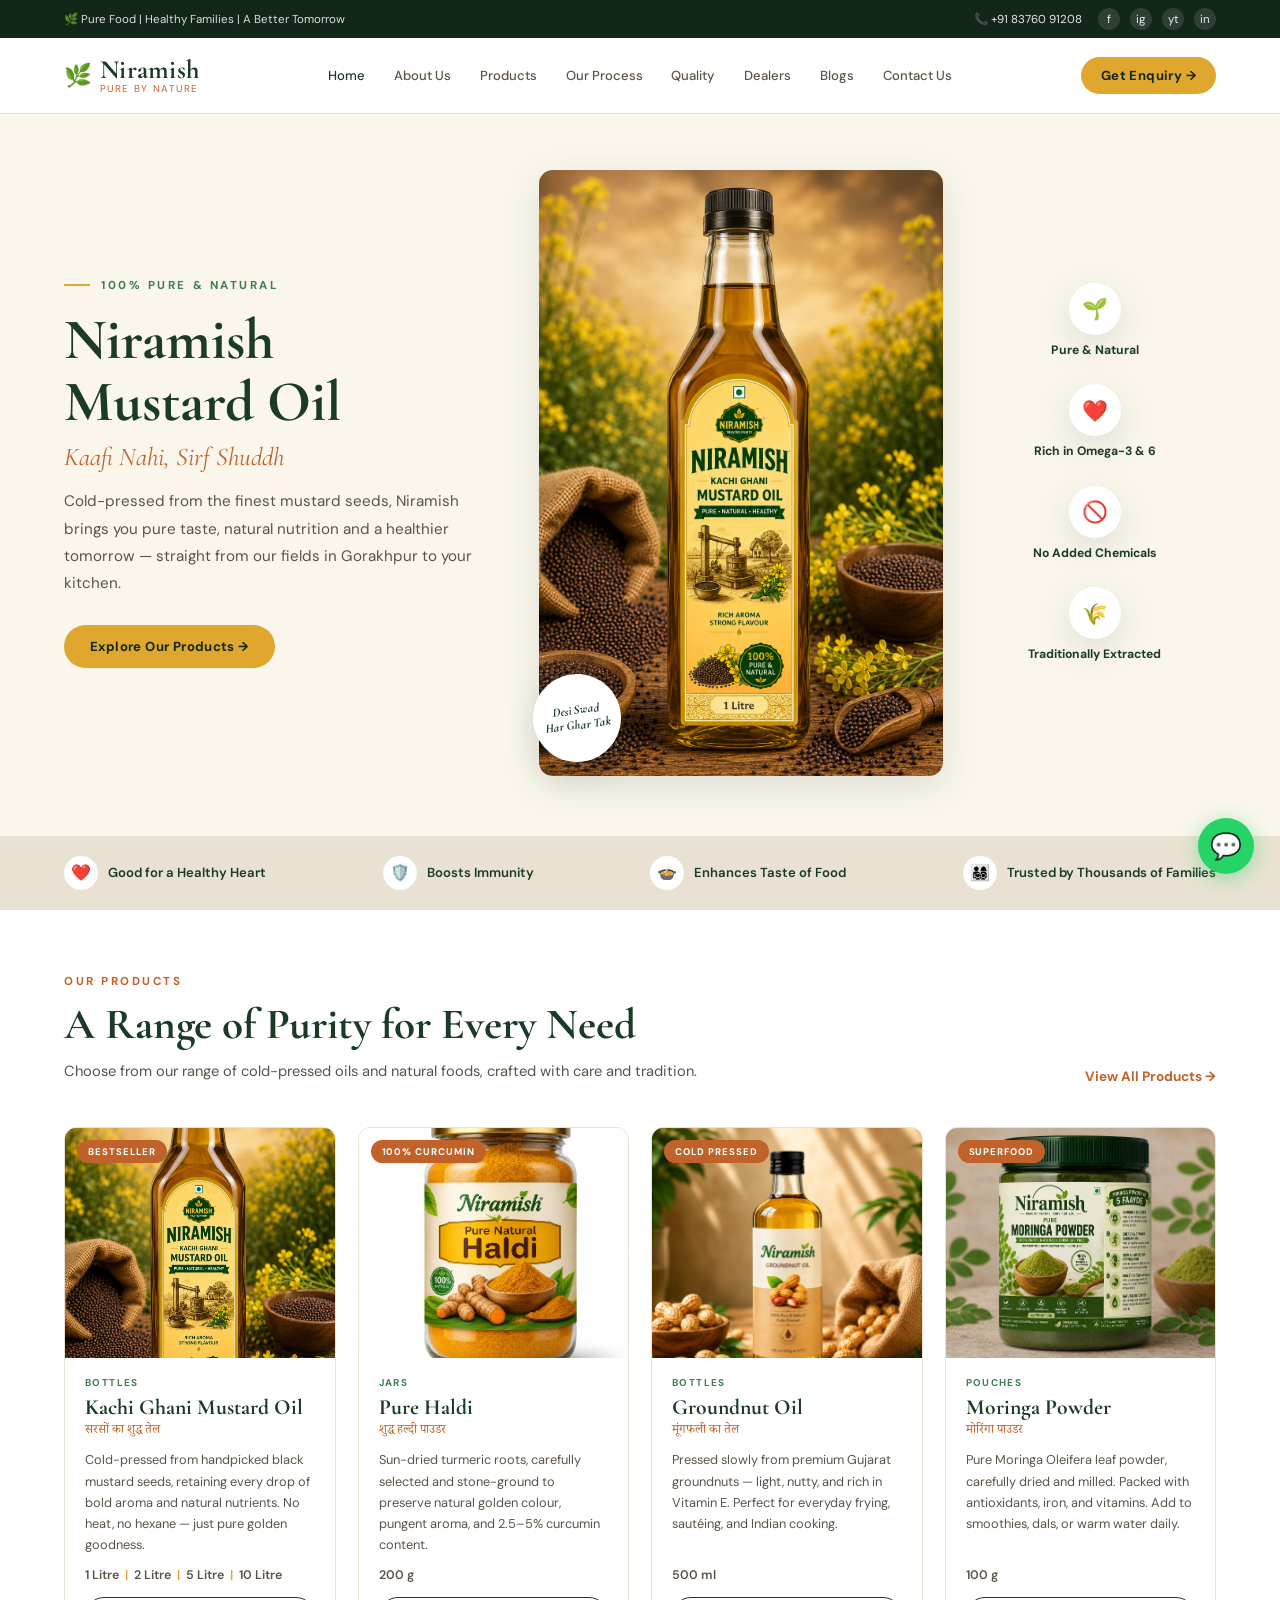
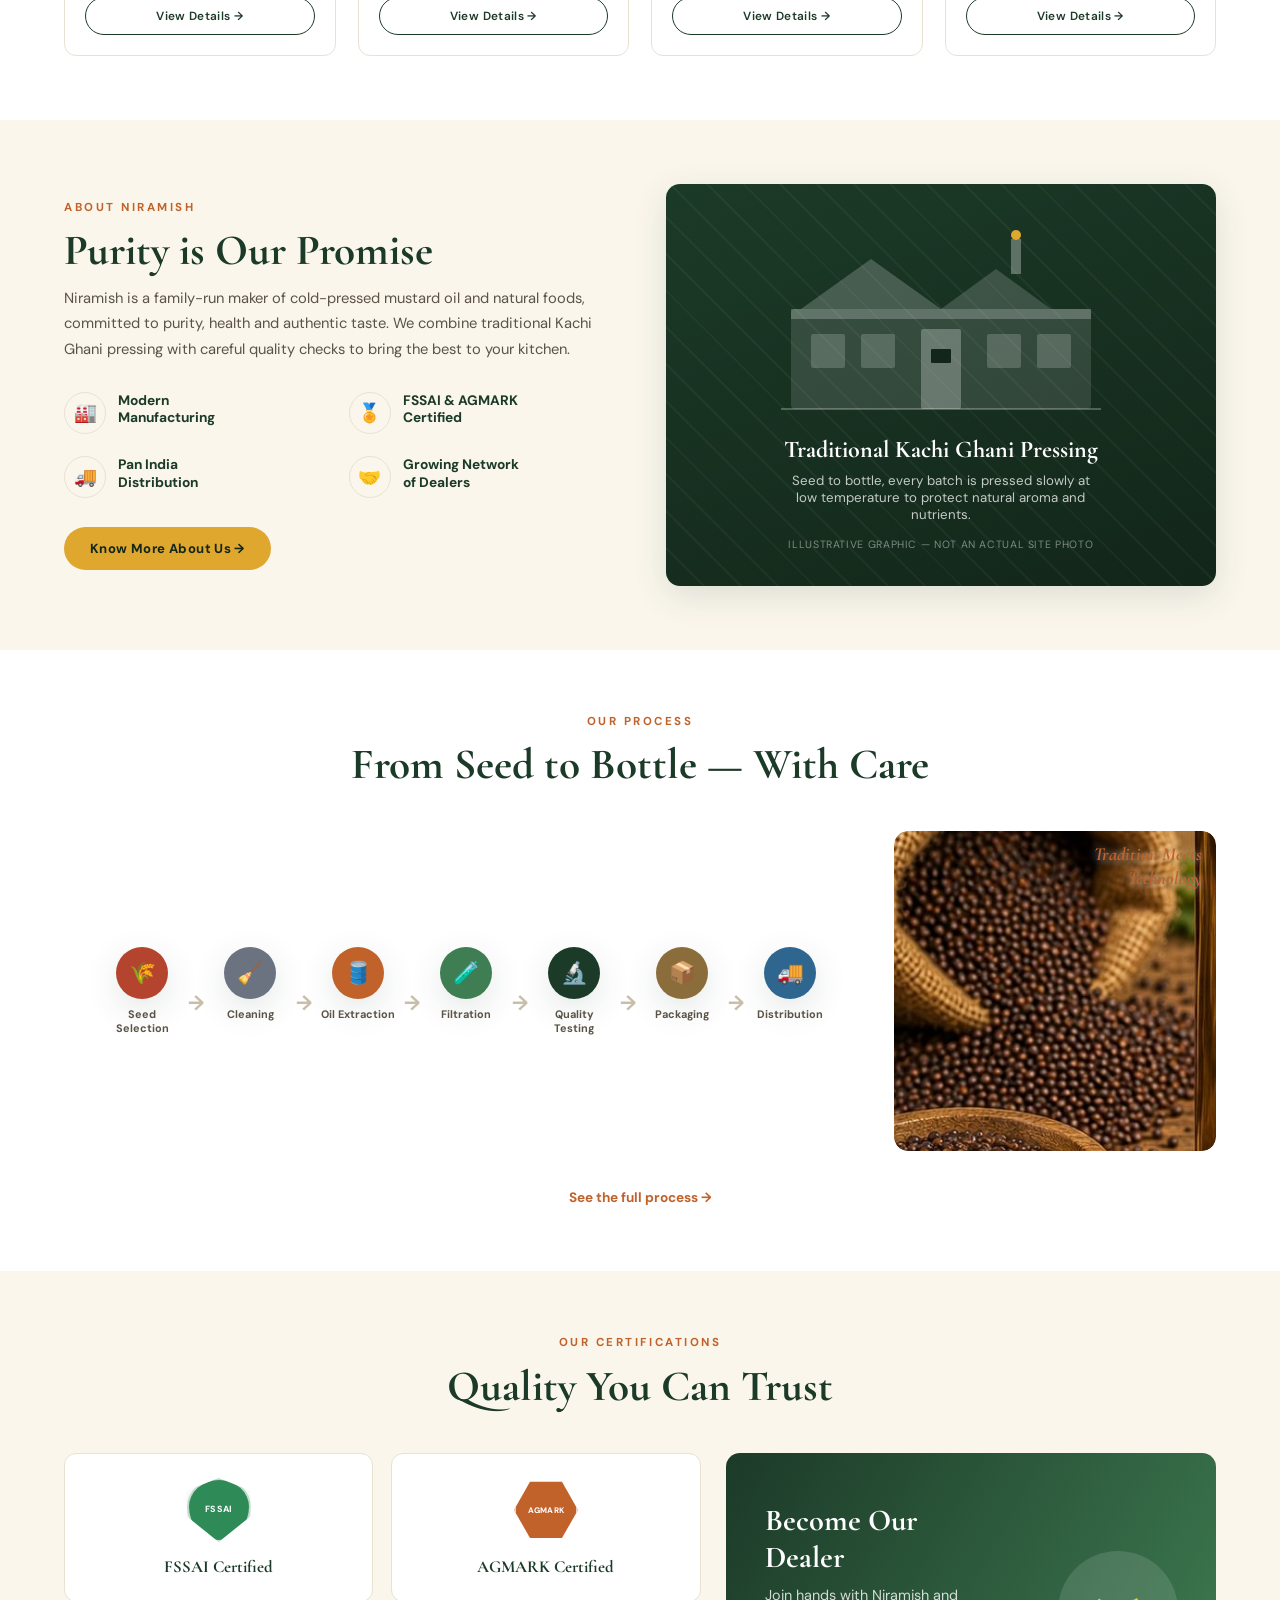
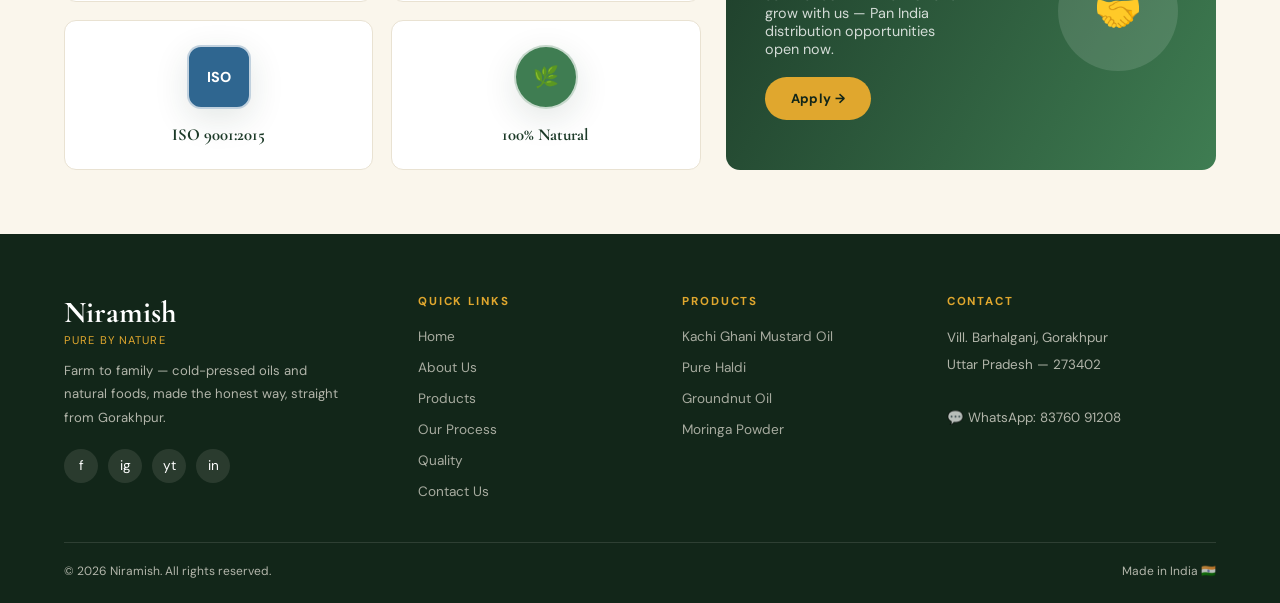
==== index.html @ 28f4dc66 "Upgrade certification badges to seal-style shapes FSSAI (shield), AGMARK (hexagon), ISO (rounded tag" ====
<!DOCTYPE html>
<html lang="en">
<head>
<meta charset="UTF-8"/>
<meta name="viewport" content="width=device-width, initial-scale=1.0"/>
<meta name="color-scheme" content="light"/>
<script>if('scrollRestoration' in history){history.scrollRestoration='manual';}window.scrollTo(0,0);</script>
<title>Niramish — Pure by Nature | Cold-Pressed Mustard Oil</title>
<meta name="description" content="Niramish makes cold-pressed Kachi Ghani mustard oil, pure haldi, groundnut oil and moringa powder — farm to family, straight from Gorakhpur."/>
<link rel="preconnect" href="https://fonts.googleapis.com"/>
<link rel="preconnect" href="https://fonts.gstatic.com" crossorigin/>
<link href="https://fonts.googleapis.com/css2?family=Cormorant+Garamond:ital,wght@0,400;0,600;0,700;1,400&family=DM+Sans:wght@300;400;500;700&family=Noto+Serif+Devanagari:wght@400;600;700&display=swap" rel="stylesheet"/>
<link rel="stylesheet" href="css/style.css"/>

<script src="js/app.js"></script>
</head>
<body>
<div class="topbar">
  <div class="container">
    <div class="topbar-left">
      <span>🌿 Pure Food&nbsp;|&nbsp;Healthy Families&nbsp;|&nbsp;A Better Tomorrow</span>
    </div>
    <div class="topbar-right">
      <a href="https://wa.me/918376091208" target="_blank" rel="noopener">📞 +91 83760 91208</a>
      <div class="topbar-social">
        <a href="#" aria-label="Facebook">f</a>
        <a href="#" aria-label="Instagram">ig</a>
        <a href="#" aria-label="YouTube">yt</a>
        <a href="#" aria-label="LinkedIn">in</a>
      </div>
    </div>
  </div>
</div>

<nav class="nav">
  <div class="container">
    <a href="index.html" class="nav-brand">
      <span class="leaf-icon">🌿</span>
      <div class="nav-brand-text">
        <span class="brand-en en">Niramish</span>
        <span class="brand-tag">Pure by Nature</span>
      </div>
    </a>
    <div class="nav-links">
      <a href="index.html" data-nav="home" class="active">Home</a>
      <a href="about.html" data-nav="about">About Us</a>
      <a href="products.html" data-nav="products">Products</a>
      <a href="process.html" data-nav="process">Our Process</a>
      <a href="quality.html" data-nav="quality">Quality</a>
      <a href="contact.html?tab=dealer" data-nav="dealers">Dealers</a>
      <a href="#" onclick="showToast('Blog coming soon!');return false;">Blogs</a>
      <a href="contact.html" data-nav="contact">Contact Us</a>
    </div>
    <div class="nav-right">
      <a href="contact.html" class="btn-primary" style="padding:10px 20px">Get Enquiry →</a>
      <button class="hamburger" id="hamburgerBtn" aria-label="Menu"><span></span><span></span><span></span></button>
    </div>
  </div>
</nav>

<div class="menu-overlay" id="menuOverlay"></div>
<div class="mobile-menu" id="mobileMenu">
  <div class="mobile-menu-top">
    <a href="index.html" class="nav-brand">
      <span class="leaf-icon">🌿</span>
      <div class="nav-brand-text">
        <span class="brand-en en">Niramish</span>
        <span class="brand-tag">Pure by Nature</span>
      </div>
    </a>
    <button class="mobile-menu-close" id="menuCloseBtn" aria-label="Close">✕</button>
  </div>
  <nav>
    <a class="m-link active" href="index.html" data-nav="home">🏠 Home</a>
    <a class="m-link" href="about.html" data-nav="about">🌱 About Us</a>
    <a class="m-link" href="products.html" data-nav="products">🛍️ Products</a>
    <a class="m-link" href="process.html" data-nav="process">⚙️ Our Process</a>
    <a class="m-link" href="quality.html" data-nav="quality">🛡️ Quality</a>
    <a class="m-link" href="contact.html?tab=dealer" data-nav="dealers">🤝 Dealers</a>
    <a class="m-link" href="#" data-nav="blogs" onclick="showToast('Blog coming soon!');return false;">📰 Blogs</a>
    <a class="m-link" href="contact.html" data-nav="contact">📞 Contact Us</a>
  </nav>
  <a href="contact.html" class="btn-primary m-cta btn-block">Get Enquiry →</a>
  <div class="m-social">
    <a href="#" aria-label="Facebook">f</a>
    <a href="#" aria-label="Instagram">ig</a>
    <a href="#" aria-label="YouTube">yt</a>
    <a href="#" aria-label="LinkedIn">in</a>
  </div>
</div>


<section class="hero">
  <div class="container">
    <div class="hero-left">
      <p class="hero-eyebrow">100% Pure &amp; Natural</p>
      <h1 class="hero-title en">Niramish<br/>Mustard Oil</h1>
      <p class="hero-tagline en">Kaafi Nahi, Sirf Shuddh</p>
      <p class="hero-sub">Cold-pressed from the finest mustard seeds, Niramish brings you pure taste, natural nutrition and a healthier tomorrow — straight from our fields in Gorakhpur to your kitchen.</p>
      <div class="hero-btns">
        <a href="products.html" class="btn-primary">Explore Our Products →</a>
      </div>
    </div>
    <div class="hero-visual">
      <img src="img/mustard1.jpg" alt="Niramish Kachi Ghani Mustard Oil bottle in a mustard field" loading="eager"/>
      <div class="hero-badge en">Desi Swad<br/>Har Ghar Tak</div>
    </div>
    <div class="hero-side-features">
      <div class="hero-side-feature"><span class="ico">🌱</span><span>Pure &amp; Natural</span></div>
      <div class="hero-side-feature"><span class="ico">❤️</span><span>Rich in Omega-3 &amp; 6</span></div>
      <div class="hero-side-feature"><span class="ico">🚫</span><span>No Added Chemicals</span></div>
      <div class="hero-side-feature"><span class="ico">🌾</span><span>Traditionally Extracted</span></div>
    </div>
  </div>
</section>

<div class="feature-strip">
  <div class="container">
    <div class="feature-strip-item"><span class="ico">❤️</span> Good for a Healthy Heart</div>
    <div class="feature-strip-item"><span class="ico">🛡️</span> Boosts Immunity</div>
    <div class="feature-strip-item"><span class="ico">🍲</span> Enhances Taste of Food</div>
    <div class="feature-strip-item"><span class="ico">👨‍👩‍👧‍👦</span> Trusted by Thousands of Families</div>
  </div>
</div>

<section class="sec">
  <div class="container">
    <div class="sec-header-row">
      <div class="sec-header" style="margin-bottom:0">
        <p class="sec-eyebrow">Our Products</p>
        <h2 class="sec-title">A Range of Purity for Every Need</h2>
        <p class="sec-desc">Choose from our range of cold-pressed oils and natural foods, crafted with care and tradition.</p>
      </div>
      <a href="products.html" class="link-arrow">View All Products →</a>
    </div>
    <div class="products-grid four" id="homeProductsGrid"></div>
  </div>
</section>

<section class="sec" style="background:var(--warm)">
  <div class="container about-layout">
    <div>
      <p class="sec-eyebrow">About Niramish</p>
      <h2 class="sec-title">Purity is Our Promise</h2>
      <p class="sec-desc">Niramish is a family-run maker of cold-pressed mustard oil and natural foods, committed to purity, health and authentic taste. We combine traditional Kachi Ghani pressing with careful quality checks to bring the best to your kitchen.</p>
      <div class="about-icon-grid">
        <div class="about-icon-item"><span class="ico">🏭</span><strong>Modern<br/>Manufacturing</strong></div>
        <div class="about-icon-item"><span class="ico">🏅</span><strong>FSSAI &amp; AGMARK<br/>Certified</strong></div>
        <div class="about-icon-item"><span class="ico">🚚</span><strong>Pan India<br/>Distribution</strong></div>
        <div class="about-icon-item"><span class="ico">🤝</span><strong>Growing Network<br/>of Dealers</strong></div>
      </div>
      <a href="about.html" class="btn-primary" style="margin-top:1.8rem">Know More About Us →</a>
    </div>
    <div class="facility-panel">
      <div class="fp-illustration">
        <svg viewBox="0 0 320 200" fill="none" xmlns="http://www.w3.org/2000/svg">
          <rect x="10" y="90" width="300" height="100" rx="4" fill="#ffffff" fill-opacity=".12"/>
          <rect x="10" y="90" width="300" height="10" fill="#ffffff" fill-opacity=".22"/>
          <rect x="30" y="115" width="34" height="34" rx="2" fill="#ffffff" fill-opacity=".18"/>
          <rect x="80" y="115" width="34" height="34" rx="2" fill="#ffffff" fill-opacity=".18"/>
          <rect x="206" y="115" width="34" height="34" rx="2" fill="#ffffff" fill-opacity=".18"/>
          <rect x="256" y="115" width="34" height="34" rx="2" fill="#ffffff" fill-opacity=".18"/>
          <rect x="140" y="110" width="40" height="80" rx="2" fill="#ffffff" fill-opacity=".26"/>
          <rect x="150" y="130" width="20" height="14" rx="1" fill="#122619"/>
          <path d="M20 90 L90 40 L160 90 Z" fill="#ffffff" fill-opacity=".2"/>
          <path d="M160 90 L215 50 L270 90 Z" fill="#ffffff" fill-opacity=".16"/>
          <rect x="230" y="20" width="10" height="35" fill="#ffffff" fill-opacity=".3"/>
          <circle cx="235" cy="16" r="5" fill="#e0a72e"/>
          <line x1="0" y1="190" x2="320" y2="190" stroke="#ffffff" stroke-opacity=".25" stroke-width="2"/>
        </svg>
      </div>
      <h3 class="en">Traditional Kachi Ghani Pressing</h3>
      <p>Seed to bottle, every batch is pressed slowly at low temperature to protect natural aroma and nutrients.</p>
      <p class="fp-note">Illustrative graphic — not an actual site photo</p>
    </div>
  </div>
</section>

<section class="sec">
  <div class="container">
    <div class="sec-header center" style="margin-left:auto;margin-right:auto">
      <p class="sec-eyebrow">Our Process</p>
      <h2 class="sec-title">From Seed to Bottle — With Care</h2>
    </div>
    <div class="process-teaser-layout">
      <div class="process-grid-icons">
        <div class="pgi"><div class="ico" style="background:#b5442e">🌾</div>Seed Selection</div>
        <div class="pgi-arrow">→</div>
        <div class="pgi"><div class="ico" style="background:#6b7280">🧹</div>Cleaning</div>
        <div class="pgi-arrow">→</div>
        <div class="pgi"><div class="ico" style="background:#c1622b">🛢️</div>Oil Extraction</div>
        <div class="pgi-arrow">→</div>
        <div class="pgi"><div class="ico" style="background:#3f7d52">🧪</div>Filtration</div>
        <div class="pgi-arrow">→</div>
        <div class="pgi"><div class="ico" style="background:#1c3a28">🔬</div>Quality Testing</div>
        <div class="pgi-arrow">→</div>
        <div class="pgi"><div class="ico" style="background:#8a6d3b">📦</div>Packaging</div>
        <div class="pgi-arrow">→</div>
        <div class="pgi"><div class="ico" style="background:#2f6690">🚚</div>Distribution</div>
      </div>
      <div class="process-side-visual">
        <img src="img/process-side.jpg" alt="Mustard seeds ready for cold-pressing"/>
        <div class="process-side-tag en">Tradition Meets<br/>Technology</div>
      </div>
    </div>
    <div style="text-align:center;margin-top:2.2rem">
      <a href="process.html" class="link-arrow">See the full process →</a>
    </div>
  </div>
</section>

<section class="sec" style="background:var(--warm)">
  <div class="container">
    <div class="sec-header center" style="margin-left:auto;margin-right:auto">
      <p class="sec-eyebrow">Our Certifications</p>
      <h2 class="sec-title">Quality You Can Trust</h2>
    </div>
    <div class="cert-dealer-row">
      <div class="cert-grid">
        <div class="cert-card"><div class="cert-badge shield" style="background:#2e8b57">FSSAI</div><h4>FSSAI Certified</h4></div>
        <div class="cert-card"><div class="cert-badge hex" style="background:#c1622b">AGMARK</div><h4>AGMARK Certified</h4></div>
        <div class="cert-card"><div class="cert-badge tag" style="background:#2f6690">ISO</div><h4>ISO 9001:2015</h4></div>
        <div class="cert-card"><div class="cert-badge leaf-circle" style="background:#3f7d52">🌿</div><h4>100% Natural</h4></div>
      </div>
      <div class="dealer-banner">
        <div>
          <h3 class="en">Become Our Dealer</h3>
          <p>Join hands with Niramish and grow with us — Pan India distribution opportunities open now.</p>
          <a href="contact.html?tab=dealer" class="btn-primary" style="margin-top:1.2rem">Apply →</a>
        </div>
        <div class="dealer-visual"><div class="dv-circle">🤝</div></div>
      </div>
    </div>
  </div>
</section>

<script>
(function(){
  const grid = document.getElementById('homeProductsGrid');
  if(!grid) return;
  grid.innerHTML = PRODUCTS.map(p => `
    <div class="product-card">
      <a href="product.html?id=${p.id}" class="card-img-wrap">
        <span class="card-badge">${p.badge}</span>
        <img src="${p.images[0]}" alt="${p.name}" loading="lazy"/>
      </a>
      <div class="card-body">
        <p class="card-cat">${p.catLabel}</p>
        <h3 class="card-name en"><a href="product.html?id=${p.id}">${p.name}</a></h3>
        <p class="card-name-hi hi">${p.hindi}</p>
        <p class="card-desc">${p.desc}</p>
        <p class="card-sizes">${p.sizes.map(s=>s.label).join(' <span>|</span> ')}</p>
        <div class="card-actions">
          <a href="product.html?id=${p.id}" class="btn-outline">View Details →</a>
        </div>
      </div>
    </div>
  `).join('');
})();
</script>

<footer>
  <div class="container">
    <div class="footer-top">
      <div>
        <div class="foot-brand-en en">Niramish</div>
        <div class="foot-brand-tag">Pure by Nature</div>
        <p class="foot-tagline">Farm to family — cold-pressed oils and natural foods, made the honest way, straight from Gorakhpur.</p>
        <div class="foot-social">
          <a href="#" aria-label="Facebook">f</a>
          <a href="#" aria-label="Instagram">ig</a>
          <a href="#" aria-label="YouTube">yt</a>
          <a href="#" aria-label="LinkedIn">in</a>
        </div>
      </div>
      <div class="foot-col">
        <h4>Quick Links</h4>
        <ul>
          <li><a href="index.html">Home</a></li>
          <li><a href="about.html">About Us</a></li>
          <li><a href="products.html">Products</a></li>
          <li><a href="process.html">Our Process</a></li>
          <li><a href="quality.html">Quality</a></li>
          <li><a href="contact.html">Contact Us</a></li>
        </ul>
      </div>
      <div class="foot-col">
        <h4>Products</h4>
        <ul>
          <li><a href="product.html?id=mustard-oil">Kachi Ghani Mustard Oil</a></li>
          <li><a href="product.html?id=haldi">Pure Haldi</a></li>
          <li><a href="product.html?id=groundnut-oil">Groundnut Oil</a></li>
          <li><a href="product.html?id=moringa">Moringa Powder</a></li>
        </ul>
      </div>
      <div class="foot-col">
        <h4>Contact</h4>
        <div class="foot-contact">
          Vill. Barhalganj, Gorakhpur<br/>Uttar Pradesh — 273402<br/><br/>
          <a href="https://wa.me/918376091208" target="_blank" rel="noopener">💬 WhatsApp: 83760 91208</a>
        </div>
      </div>
    </div>
    <div class="footer-bottom">
      <span>© 2026 Niramish. All rights reserved.</span>
      <span>Made in India 🇮🇳</span>
    </div>
  </div>
</footer>
<a href="https://wa.me/918376091208" class="wa-btn" target="_blank" rel="noopener" aria-label="Chat on WhatsApp">💬</a>


</body>
</html>
---- css/style.css ----
/* ═══════════════════════════════════════════
   NIRAMISH v2 — SHARED STYLES
═══════════════════════════════════════════ */
*{margin:0;padding:0;box-sizing:border-box}
:root{
  color-scheme:light;
  --forest:#1c3a28;
  --forest-dark:#122619;
  --leaf:#3f7d52;
  --gold:#e0a72e;
  --amber:#fdf8f0;
  --terracotta:#c1622b;
  --cream:#fdf8f0;
  --warm:#faf6ec;
  --bark:#5c5347;
  --mist:#e9e2d2;
  --white:#ffffff;
  --radius:6px;
  --shadow:0 10px 34px rgba(28,58,40,.12);
  --transition:all .25s ease;
}
html{scroll-behavior:smooth;font-size:16px}
body{font-family:'DM Sans',sans-serif;background:var(--white);color:var(--forest);overflow-x:hidden;-webkit-text-size-adjust:100%}
img{display:block;max-width:100%}
a{text-decoration:none;color:inherit}
ul{list-style:none}
button{cursor:pointer;font-family:inherit;border:none;background:none}
.en{font-family:'Cormorant Garamond',serif}
.hi{font-family:'Noto Serif Devanagari',serif}
.container{max-width:1280px;margin:0 auto;padding:0 5vw}

/* ── BUTTONS ───────────────────────────── */
.btn-primary{display:inline-flex;align-items:center;gap:8px;background:var(--gold);color:var(--forest-dark);padding:13px 26px;font-size:.82rem;font-weight:700;letter-spacing:.03em;border-radius:50px;transition:var(--transition);border:none;cursor:pointer;white-space:nowrap}
.btn-primary:hover{background:#c8901f;transform:translateY(-1px)}
.btn-outline{display:inline-flex;align-items:center;gap:8px;border:1.5px solid var(--forest);color:var(--forest);padding:12px 24px;font-size:.82rem;font-weight:600;letter-spacing:.03em;border-radius:50px;transition:var(--transition);background:none;cursor:pointer}
.btn-outline:hover{background:var(--forest);color:var(--amber)}
.btn-outline.light{border-color:rgba(255,255,255,.6);color:#fff}
.btn-outline.light:hover{background:#fff;color:var(--forest)}
.btn-block{width:100%;justify-content:center;text-align:center}

/* ── TOP BAR ───────────────────────────── */
.topbar{background:var(--forest-dark);color:rgba(255,255,255,.85);font-size:.72rem;padding:8px 0}
.topbar .container{display:flex;justify-content:space-between;align-items:center;flex-wrap:wrap;gap:6px}
.topbar-left{display:flex;gap:18px;flex-wrap:wrap}
.topbar-right{display:flex;align-items:center;gap:16px}
.topbar-right a{display:flex;align-items:center;gap:5px;color:rgba(255,255,255,.9)}
.topbar-social{display:flex;gap:10px}
.topbar-social a{width:22px;height:22px;border-radius:50%;background:rgba(255,255,255,.12);display:flex;align-items:center;justify-content:center;font-size:.72rem}

/* ── NAV ───────────────────────────────── */
.nav{position:sticky;top:0;z-index:200;background:rgba(255,255,255,.97);backdrop-filter:blur(14px);border-bottom:1px solid var(--mist);height:76px;display:flex;align-items:center}
.nav .container{display:flex;align-items:center;justify-content:space-between;width:100%}
.nav-brand{display:flex;align-items:center;gap:8px}
.nav-brand .leaf-icon{font-size:1.4rem}
.nav-brand-text{display:flex;flex-direction:column;line-height:1}
.nav-brand .brand-en{font-family:'Cormorant Garamond',serif;font-size:1.65rem;font-weight:700;color:var(--forest);letter-spacing:.01em}
.nav-brand .brand-tag{font-size:.62rem;color:var(--terracotta);letter-spacing:.14em;text-transform:uppercase;margin-top:1px}
.nav-links{display:flex;gap:1.8rem;align-items:center}
.nav-links a{font-size:.82rem;font-weight:500;color:var(--bark);transition:color var(--transition)}
.nav-links a:hover,.nav-links a.active{color:var(--forest)}
.nav-right{display:flex;align-items:center;gap:14px}
.hamburger{display:none;flex-direction:column;gap:5px;width:26px}
.hamburger span{height:2px;background:var(--forest);border-radius:2px;transition:var(--transition)}

/* ── MOBILE MENU DRAWER ────────────────── */
.mobile-menu{position:fixed;inset:0;background:#fff;z-index:400;display:flex;flex-direction:column;padding:24px 6vw;transform:translateX(100%);transition:transform .35s ease;overflow-y:auto}
.mobile-menu.open{transform:translateX(0)}
.mobile-menu-top{display:flex;justify-content:space-between;align-items:center;margin-bottom:2.2rem}
.mobile-menu-close{font-size:1.6rem;color:var(--forest);background:none;border:none}
.mobile-menu nav{display:flex;flex-direction:column;gap:.3rem}
.mobile-menu a.m-link{display:flex;align-items:center;gap:12px;padding:14px 10px;font-size:1.05rem;font-weight:600;color:var(--forest);border-radius:8px;transition:var(--transition)}
.mobile-menu a.m-link.active{background:var(--warm);color:var(--terracotta)}
.mobile-menu .m-cta{margin-top:1.5rem}
.mobile-menu .m-social{display:flex;gap:12px;margin-top:2rem}
.mobile-menu .m-social a{width:38px;height:38px;border-radius:50%;background:var(--warm);display:flex;align-items:center;justify-content:center;color:var(--forest)}
.menu-overlay{position:fixed;inset:0;background:rgba(0,0,0,.4);z-index:399;opacity:0;pointer-events:none;transition:opacity .3s}
.menu-overlay.show{opacity:1;pointer-events:auto}

/* ── PAGE HEADER (used on inner pages) ──── */
.page-header{background:linear-gradient(135deg,var(--forest) 0%,var(--forest-dark) 100%);padding:70px 0 50px;text-align:center;position:relative;overflow:hidden}
.page-header::before{content:'निरामिश';font-family:'Noto Serif Devanagari',serif;position:absolute;font-size:14vw;color:rgba(255,255,255,.03);top:50%;left:50%;transform:translate(-50%,-50%);pointer-events:none;white-space:nowrap}
.page-header .eyebrow{color:var(--gold);font-size:.72rem;letter-spacing:.2em;text-transform:uppercase;margin-bottom:.8rem}
.page-header h1{font-family:'Cormorant Garamond',serif;font-size:clamp(2rem,4.5vw,3.2rem);font-weight:700;color:#fff}
.page-header p{color:rgba(255,255,255,.75);margin-top:.6rem;font-size:.95rem}
.breadcrumb{margin-top:1rem;font-size:.78rem;color:rgba(255,255,255,.6)}
.breadcrumb a{color:var(--gold)}

/* ── HERO (home) ───────────────────────── */
.hero{position:relative;background:var(--warm);padding:56px 0 60px;overflow:hidden}
.hero .container{display:grid;grid-template-columns:1.1fr 1fr .6fr;gap:2.4vw;align-items:center}
.hero-eyebrow{display:flex;align-items:center;gap:.7rem;font-size:.72rem;letter-spacing:.22em;text-transform:uppercase;color:var(--leaf);font-weight:700;margin-bottom:1rem}
.hero-eyebrow::before{content:'';display:inline-block;width:26px;height:2px;background:var(--gold)}
.hero-title{font-family:'Cormorant Garamond',serif;font-size:clamp(2.3rem,4.6vw,3.6rem);font-weight:700;line-height:1.08;color:var(--forest)}
.hero-tagline{font-family:'Cormorant Garamond',serif;font-style:italic;color:var(--terracotta);font-size:clamp(1.2rem,2.2vw,1.6rem);margin:.5rem 0 1rem}
.hero-sub{font-size:.95rem;line-height:1.8;color:var(--bark);max-width:440px;margin-bottom:1.7rem}
.hero-btns{display:flex;gap:1rem;flex-wrap:wrap}
.hero-visual{position:relative}
.hero-visual img{width:100%;border-radius:14px;box-shadow:var(--shadow)}
.hero-badge{position:absolute;bottom:14px;left:-6px;background:#fff;border-radius:50%;width:88px;height:88px;display:flex;align-items:center;justify-content:center;text-align:center;font-family:'Cormorant Garamond',serif;font-style:italic;font-weight:700;font-size:.78rem;color:var(--forest);box-shadow:var(--shadow);line-height:1.2;transform:rotate(-8deg)}
/* right-hand vertical feature column (matches reference layout) */
.hero-side-features{display:flex;flex-direction:column;gap:1.6rem}
.hero-side-feature{display:flex;flex-direction:column;align-items:center;text-align:center;gap:8px}
.hero-side-feature .ico{width:52px;height:52px;border-radius:50%;background:#fff;box-shadow:var(--shadow);display:flex;align-items:center;justify-content:center;font-size:1.3rem;flex-shrink:0}
.hero-side-feature span{font-size:.76rem;font-weight:700;color:var(--forest);line-height:1.3}
/* legacy floating-chip variant kept for other pages that may still use it */
.hero-features{position:absolute;right:-14px;top:16px;display:flex;flex-direction:column;gap:12px}
.hero-feature-chip{background:#fff;padding:10px 16px;border-radius:50px;box-shadow:var(--shadow);display:flex;align-items:center;gap:8px;font-size:.78rem;font-weight:600;color:var(--forest);white-space:nowrap}
.hero-feature-chip .ico{width:26px;height:26px;border-radius:50%;background:var(--warm);display:flex;align-items:center;justify-content:center;font-size:.85rem;flex-shrink:0}

/* ── FEATURE STRIP ─────────────────────── */
.feature-strip{background:var(--mist);padding:20px 0}
.feature-strip .container{display:flex;justify-content:space-between;flex-wrap:wrap;gap:14px 2rem}
.feature-strip-item{display:flex;align-items:center;gap:10px;font-size:.82rem;font-weight:600;color:var(--forest)}
.feature-strip-item .ico{width:34px;height:34px;border-radius:50%;background:#fff;display:flex;align-items:center;justify-content:center;font-size:1rem;flex-shrink:0}

/* ── SECTION HEADER ────────────────────── */
.sec{padding:64px 0}
.sec-header{max-width:640px;margin-bottom:2.6rem}
.sec-header.center{margin-left:auto;margin-right:auto;text-align:center}
.sec-eyebrow{font-size:.72rem;letter-spacing:.22em;text-transform:uppercase;color:var(--terracotta);font-weight:700;margin-bottom:.7rem}
.sec-title{font-family:'Cormorant Garamond',serif;font-size:clamp(1.8rem,3.6vw,2.7rem);font-weight:700;color:var(--forest);line-height:1.15}
.sec-desc{color:var(--bark);font-size:.92rem;margin-top:.6rem;line-height:1.75}
.sec-header-row{display:flex;justify-content:space-between;align-items:flex-end;gap:1rem;flex-wrap:wrap;margin-bottom:2.6rem}
.link-arrow{color:var(--terracotta);font-weight:700;font-size:.85rem;white-space:nowrap}

/* ── PRODUCTS GRID ─────────────────────── */
.filter-tabs{display:flex;gap:.6rem;flex-wrap:wrap;margin-bottom:2.2rem}
.filter-tab{padding:9px 20px;border-radius:50px;background:var(--warm);border:1.5px solid var(--mist);font-size:.8rem;font-weight:600;color:var(--forest);transition:var(--transition)}
.filter-tab.active{background:var(--forest);border-color:var(--forest);color:var(--amber)}
.products-grid{display:grid;grid-template-columns:repeat(4,1fr);gap:22px}
.products-grid.four{grid-template-columns:repeat(4,1fr)}
.product-card{background:#fff;border:1px solid var(--mist);border-radius:12px;overflow:hidden;display:flex;flex-direction:column;transition:var(--transition)}
.product-card:hover{box-shadow:var(--shadow);transform:translateY(-3px)}
.card-img-wrap{position:relative;height:230px;overflow:hidden;background:var(--warm)}
.card-img-wrap img{width:100%;height:100%;object-fit:cover;transition:transform .5s ease}
.product-card:hover .card-img-wrap img{transform:scale(1.05)}
.card-badge{position:absolute;top:12px;left:12px;background:var(--terracotta);color:#fff;font-size:.6rem;letter-spacing:.1em;text-transform:uppercase;padding:5px 11px;border-radius:50px;font-weight:700}
.card-body{padding:18px 20px 20px;display:flex;flex-direction:column;flex:1}
.card-cat{font-size:.62rem;letter-spacing:.14em;text-transform:uppercase;color:var(--leaf);font-weight:700;margin-bottom:6px}
.card-name{font-family:'Cormorant Garamond',serif;font-size:1.35rem;font-weight:700;color:var(--forest);line-height:1.15}
.card-name-hi{font-family:'Noto Serif Devanagari',serif;font-size:.78rem;color:var(--terracotta);margin:2px 0 8px}
.card-desc{font-size:.8rem;line-height:1.65;color:var(--bark);margin-bottom:12px;flex:1}
.card-sizes{font-size:.78rem;color:var(--bark);font-weight:600;margin-bottom:14px}
.card-sizes span{color:var(--gold);margin:0 3px}
.card-actions{display:flex;gap:8px}
.card-actions .btn-primary,.card-actions .btn-outline{flex:1;justify-content:center;padding:10px 14px;font-size:.74rem}

/* ── PRODUCT DETAIL ────────────────────── */
.pd-layout{display:grid;grid-template-columns:.95fr 1.05fr;gap:4vw;align-items:flex-start}
.pd-gallery-main{border-radius:14px;overflow:hidden;background:var(--warm);height:460px;box-shadow:var(--shadow)}
.pd-gallery-main img{width:100%;height:100%;object-fit:cover}
.pd-thumbs{display:flex;gap:10px;margin-top:14px}
.pd-thumb{width:74px;height:74px;border-radius:8px;overflow:hidden;border:2px solid transparent;cursor:pointer;opacity:.6;transition:var(--transition)}
.pd-thumb.active{border-color:var(--gold);opacity:1}
.pd-thumb img{width:100%;height:100%;object-fit:cover}
.pd-cat{font-size:.72rem;letter-spacing:.18em;text-transform:uppercase;color:var(--terracotta);font-weight:700;margin-bottom:.6rem}
.pd-title{font-family:'Cormorant Garamond',serif;font-size:clamp(1.9rem,3.6vw,2.8rem);font-weight:700;color:var(--forest)}
.pd-title-hi{font-family:'Noto Serif Devanagari',serif;color:var(--gold);font-size:1.05rem;margin-top:2px}
.pd-desc{color:var(--bark);font-size:.92rem;line-height:1.8;margin:1.1rem 0}
.pd-features{display:grid;grid-template-columns:1fr 1fr;gap:10px 18px;margin-bottom:1.4rem}
.pd-feature{display:flex;align-items:center;gap:8px;font-size:.86rem;color:var(--forest);font-weight:600}
.pd-feature .tick{color:var(--leaf);font-size:1rem}
.pd-size-label{font-size:.78rem;letter-spacing:.1em;text-transform:uppercase;color:var(--bark);font-weight:700;margin-bottom:10px}
.pd-sizes{display:flex;gap:10px;flex-wrap:wrap;margin-bottom:1.6rem}
.pd-size-btn{padding:11px 20px;border-radius:8px;border:1.5px solid var(--mist);background:#fff;font-weight:700;font-size:.85rem;color:var(--forest);transition:var(--transition)}
.pd-size-btn.active{border-color:var(--gold);background:var(--warm);color:var(--terracotta)}
.pd-price{font-family:'Cormorant Garamond',serif;font-size:1.9rem;font-weight:700;color:var(--forest);margin-bottom:1.4rem}
.pd-price small{font-family:'DM Sans',sans-serif;font-size:.8rem;color:var(--bark);font-weight:400}
.pd-cta{display:flex;gap:1rem;flex-wrap:wrap}

/* ── ABOUT ─────────────────────────────── */
.about-layout{display:grid;grid-template-columns:1fr 1fr;gap:4vw;align-items:center}
.about-visual{border-radius:14px;overflow:hidden;box-shadow:var(--shadow)}
.about-stats{display:grid;grid-template-columns:repeat(4,1fr);gap:16px;margin-top:1.8rem}
.stat-card{background:var(--warm);border-radius:10px;padding:18px 12px;text-align:center}
.stat-card .num{font-family:'Cormorant Garamond',serif;font-size:1.8rem;font-weight:700;color:var(--forest)}
.stat-card .lbl{font-size:.72rem;color:var(--bark);margin-top:2px;line-height:1.3}
.facility-panel{border-radius:14px;overflow:hidden;box-shadow:var(--shadow);background:linear-gradient(160deg,var(--forest) 0%,var(--forest-dark) 100%);min-height:360px;display:flex;flex-direction:column;align-items:center;justify-content:flex-end;text-align:center;padding:0 2.5rem 2.2rem;position:relative}
.facility-panel::before{content:'';position:absolute;inset:0;background:repeating-linear-gradient(45deg,rgba(255,255,255,.04) 0 2px,transparent 2px 26px)}
.facility-panel .fp-illustration{width:100%;max-width:320px;margin-top:2.2rem;position:relative}
.facility-panel .fp-illustration svg{width:100%;height:auto;display:block}
.facility-panel h3{font-family:'Cormorant Garamond',serif;color:#fff;font-size:1.5rem;position:relative;margin-top:1rem}
.facility-panel p{color:rgba(255,255,255,.75);font-size:.83rem;margin-top:.5rem;max-width:320px;position:relative}
.facility-panel .fp-note{position:relative;margin-top:.9rem;font-size:.66rem;letter-spacing:.06em;color:rgba(255,255,255,.45);text-transform:uppercase}

/* ── ABOUT ICON GRID (home teaser, matches reference) ─── */
.about-icon-grid{display:grid;grid-template-columns:1fr 1fr;gap:1.4rem 1.2rem;margin-top:1.8rem}
.about-icon-item{display:flex;align-items:flex-start;gap:12px}
.about-icon-item .ico{width:42px;height:42px;border-radius:50%;background:var(--warm);border:1.5px solid var(--mist);display:flex;align-items:center;justify-content:center;font-size:1.15rem;flex-shrink:0}
.about-icon-item strong{display:block;font-size:.86rem;color:var(--forest);font-weight:700;line-height:1.3}

/* ── PROCESS ───────────────────────────── */
.process-list{display:flex;flex-direction:column;max-width:620px;margin:0 auto}
.process-step{display:flex;gap:20px;position:relative;padding-bottom:2.6rem}
.process-step:last-child{padding-bottom:0}
.process-step::before{content:'';position:absolute;left:27px;top:56px;bottom:0;width:2px;background:repeating-linear-gradient(to bottom,var(--mist) 0 6px,transparent 6px 12px)}
.process-step:last-child::before{display:none}
.process-num{width:56px;height:56px;border-radius:50%;background:var(--warm);border:2px solid var(--gold);display:flex;align-items:center;justify-content:center;font-size:1.5rem;flex-shrink:0}
.process-body h3{font-family:'Cormorant Garamond',serif;font-size:1.3rem;font-weight:700;color:var(--forest)}
.process-body p{color:var(--bark);font-size:.85rem;margin-top:4px;line-height:1.7}
.process-teaser-layout{display:grid;grid-template-columns:1fr .4fr;gap:2vw;align-items:stretch}
.process-grid-icons{display:flex;align-items:flex-start;gap:6px;text-align:center;flex-wrap:wrap;justify-content:center;align-self:center}
.pgi{display:flex;flex-direction:column;align-items:center;gap:8px;font-size:.68rem;color:var(--bark);font-weight:700;width:80px}
.pgi .ico{width:52px;height:52px;border-radius:50%;display:flex;align-items:center;justify-content:center;font-size:1.35rem;color:#fff;box-shadow:var(--shadow)}
.pgi-arrow{align-self:center;color:#c9bfa8;font-size:1.3rem;font-weight:700;margin-top:22px}
.process-side-visual{position:relative;border-radius:14px;overflow:hidden;min-height:320px;max-height:380px}
.process-side-visual img{width:100%;height:100%;object-fit:cover;border-radius:14px;position:absolute;inset:0}
.process-side-tag{position:absolute;top:12px;right:14px;font-family:'Cormorant Garamond',serif;font-style:italic;font-weight:700;color:var(--terracotta);font-size:1.15rem;line-height:1.3;text-align:right;text-shadow:0 1px 8px rgba(255,255,255,.8)}

/* ── CERTIFICATIONS ────────────────────── */
.cert-grid{display:grid;grid-template-columns:repeat(4,1fr);gap:18px}
.cert-card{background:#fff;border-radius:12px;padding:24px 14px;text-align:center;border:1px solid var(--mist)}
.cert-card .cert-badge{width:64px;height:64px;margin:0 auto .9rem;display:flex;align-items:center;justify-content:center;font-size:1.3rem;font-weight:800;color:#fff;box-shadow:var(--shadow);border:2px solid rgba(255,255,255,.7);line-height:1;text-align:center}
.cert-badge.shield{border-radius:50% 50% 50% 50% / 45% 45% 55% 55%;clip-path:polygon(50% 0%,100% 20%,100% 60%,50% 100%,0% 60%,0% 20%);font-size:.56rem;letter-spacing:.02em}
.cert-badge.hex{clip-path:polygon(25% 6%,75% 6%,100% 50%,75% 94%,25% 94%,0% 50%);font-size:.5rem;letter-spacing:.01em}
.cert-badge.tag{border-radius:14px;font-size:.9rem}
.cert-badge.leaf-circle{border-radius:50%}
.cert-card h4{font-family:'Cormorant Garamond',serif;font-size:1.05rem;font-weight:700;color:var(--forest)}
.cert-card p{font-size:.74rem;color:var(--bark);margin-top:.3rem}
.cert-dealer-row{display:grid;grid-template-columns:1.3fr 1fr;gap:1.6rem;align-items:stretch}
.cert-dealer-row .cert-grid{grid-template-columns:1fr 1fr}
.cert-dealer-row .dealer-banner{height:100%}
.cert-banner{margin-top:3rem;border-radius:14px;overflow:hidden;background:linear-gradient(120deg,var(--forest) 0%,var(--forest-dark) 100%);padding:3rem 4vw;text-align:center;position:relative}
.cert-banner::before{content:'';position:absolute;inset:0;background:repeating-linear-gradient(45deg,rgba(255,255,255,.03) 0 2px,transparent 2px 26px)}
.cert-banner p.script{font-family:'Cormorant Garamond',serif;font-style:italic;color:var(--gold);font-size:1.5rem;position:relative}

/* ── DEALER / ENQUIRY BANNER ───────────── */
.dealer-banner{border-radius:14px;overflow:hidden;background:linear-gradient(120deg,var(--forest) 0%,var(--leaf) 100%);display:grid;grid-template-columns:1.2fr 1fr;align-items:center;gap:2rem;padding:2.6rem 3vw}
.dealer-banner h3{font-family:'Cormorant Garamond',serif;font-size:1.9rem;color:#fff;font-weight:700}
.dealer-banner p{color:rgba(255,255,255,.8);margin-top:.6rem;font-size:.9rem}
.dealer-visual{display:flex;justify-content:flex-end;gap:14px}
.dealer-visual .dv-circle{width:120px;height:120px;border-radius:50%;background:rgba(255,255,255,.12);display:flex;align-items:center;justify-content:center;font-size:2.4rem}

/* ── CONTACT / ENQUIRY FORM ────────────── */
.contact-layout{display:grid;grid-template-columns:1fr 1.15fr;gap:4vw}
.contact-info-card{background:var(--warm);border-radius:14px;padding:2rem}
.contact-info-card h3{font-family:'Cormorant Garamond',serif;font-size:1.4rem;color:var(--forest);margin-bottom:1.2rem}
.contact-info-row{display:flex;gap:12px;margin-bottom:1.3rem;font-size:.86rem;color:var(--bark);line-height:1.6}
.contact-info-row .ico{width:38px;height:38px;border-radius:50%;background:#fff;display:flex;align-items:center;justify-content:center;flex-shrink:0;font-size:1rem}
.form-tabs{display:flex;gap:8px;margin-bottom:1.6rem;border-bottom:2px solid var(--mist)}
.form-tab{padding:11px 4px;font-size:.88rem;font-weight:700;color:var(--bark);border-bottom:2px solid transparent;margin-bottom:-2px;transition:var(--transition)}
.form-tab.active{color:var(--terracotta);border-color:var(--terracotta)}
.form-grid{display:grid;grid-template-columns:1fr 1fr;gap:14px}
.form-grid .full{grid-column:1/-1}
.field label{display:block;font-size:.76rem;font-weight:700;color:var(--forest);margin-bottom:6px;letter-spacing:.02em}
.field input,.field select,.field textarea{width:100%;padding:12px 14px;border:1.5px solid var(--mist);border-radius:8px;font-family:inherit;font-size:.88rem;color:var(--forest);background:#fff;transition:var(--transition)}
.field input:focus,.field select:focus,.field textarea:focus{outline:none;border-color:var(--gold)}
.field textarea{resize:vertical;min-height:90px}
.form-submit-row{margin-top:1.6rem;display:flex;align-items:center;gap:1rem;flex-wrap:wrap}
.form-note{font-size:.76rem;color:var(--bark)}

/* ── FOOTER ────────────────────────────── */
footer{background:var(--forest-dark);color:rgba(247,242,232,.7);padding:60px 0 24px}
.footer-top{display:grid;grid-template-columns:1.4fr 1fr 1fr 1.2fr;gap:2.5rem;padding-bottom:2.6rem;border-bottom:1px solid rgba(247,242,232,.12)}
.foot-brand-en{font-family:'Cormorant Garamond',serif;font-size:1.9rem;font-weight:700;color:#fff}
.foot-brand-tag{font-size:.7rem;color:var(--gold);letter-spacing:.1em;text-transform:uppercase;margin:2px 0 12px}
.foot-tagline{font-size:.82rem;line-height:1.8;max-width:280px}
.foot-social{display:flex;gap:10px;margin-top:1.2rem}
.foot-social a{width:34px;height:34px;border-radius:50%;background:rgba(247,242,232,.1);display:flex;align-items:center;justify-content:center;color:#fff;font-size:.85rem}
.foot-col h4{font-size:.72rem;letter-spacing:.16em;text-transform:uppercase;color:var(--gold);margin-bottom:16px}
.foot-col ul{display:flex;flex-direction:column;gap:10px}
.foot-col ul li a{font-size:.85rem;color:rgba(247,242,232,.65);transition:color var(--transition)}
.foot-col ul li a:hover{color:#fff}
.foot-contact{font-size:.84rem;line-height:2}
.footer-bottom{display:flex;justify-content:space-between;align-items:center;font-size:.75rem;flex-wrap:wrap;gap:.6rem;padding-top:20px}

/* ── WHATSAPP FLOAT ────────────────────── */
.wa-btn{position:fixed;bottom:26px;right:26px;z-index:250;background:#25d366;color:#fff;width:56px;height:56px;border-radius:50%;display:flex;align-items:center;justify-content:center;font-size:1.6rem;box-shadow:0 4px 20px rgba(37,211,102,.45);transition:var(--transition);text-decoration:none}
.wa-btn:hover{transform:scale(1.08)}

/* ── TOAST ─────────────────────────────── */
.toast{position:fixed;bottom:100px;right:26px;z-index:401;background:var(--forest);color:var(--amber);padding:13px 22px;border-radius:8px;font-size:.85rem;font-weight:600;transform:translateX(200%);transition:transform .3s ease;box-shadow:var(--shadow);max-width:280px}
.toast.show{transform:translateX(0)}

/* ═══════════════════════════════════════════
   RESPONSIVE
═══════════════════════════════════════════ */
@media(max-width:1024px){
  .hero .container{grid-template-columns:1.1fr 1fr}
  .hero-side-features{grid-column:1/-1;flex-direction:row;flex-wrap:wrap;justify-content:flex-start;gap:1.2rem 1.6rem;margin-top:1.2rem}
  .hero-side-feature{flex-direction:row;gap:8px}
  .hero-side-feature .ico{width:40px;height:40px;font-size:1rem}
  .products-grid,.products-grid.four{grid-template-columns:repeat(2,1fr)}
  .about-layout{grid-template-columns:1fr}
  .footer-top{grid-template-columns:1fr 1fr}
  .pd-layout{grid-template-columns:1fr}
  .process-grid-icons{grid-template-columns:repeat(4,1fr)}
  .cert-grid{grid-template-columns:repeat(2,1fr)}
  .process-teaser-layout{grid-template-columns:1fr}
  .process-side-visual{display:none}
  .cert-dealer-row{grid-template-columns:1fr}
}
@media(max-width:768px){
  .topbar-left{display:none}
  .nav-links{display:none}
  .hamburger{display:flex}
  .hero .container{grid-template-columns:1fr}
  .hero{padding:36px 0 44px}
  .hero-visual{order:-1}
  .hero-features{position:static;flex-direction:row;flex-wrap:wrap;margin-top:14px}
  .hero-badge{width:76px;height:76px;font-size:.68rem;bottom:8px;left:-4px}
  .hero-side-features{flex-direction:row;flex-wrap:wrap;justify-content:center;gap:1.4rem 1.8rem;margin-top:6px}
  .hero-side-feature{flex-direction:row;gap:8px}
  .hero-side-feature .ico{width:38px;height:38px;font-size:1rem}
  .feature-strip .container{justify-content:flex-start}
  .sec{padding:44px 0}
  .products-grid,.products-grid.four{grid-template-columns:1fr}
  .card-img-wrap{height:280px}
  .dealer-banner{grid-template-columns:1fr;text-align:center}
  .dealer-visual{justify-content:center}
  .contact-layout{grid-template-columns:1fr}
  .form-grid{grid-template-columns:1fr}
  .footer-top{grid-template-columns:1fr;gap:2rem}
  .process-grid-icons{grid-template-columns:repeat(3,1fr)}
  .pgi-arrow{display:none}
  .cert-grid{grid-template-columns:1fr 1fr}
  .cert-dealer-row .cert-grid{grid-template-columns:1fr 1fr}
  .pd-gallery-main{height:320px}
  .wa-btn{bottom:18px;right:18px;width:50px;height:50px;font-size:1.4rem}
}
@media(max-width:480px){
  .hero-btns,.pd-cta,.card-actions{flex-direction:column}
  .card-actions .btn-primary,.card-actions .btn-outline{width:100%}
  .about-stats{grid-template-columns:1fr 1fr}
  .about-icon-grid{grid-template-columns:1fr}
  .cert-grid{grid-template-columns:1fr 1fr}
}
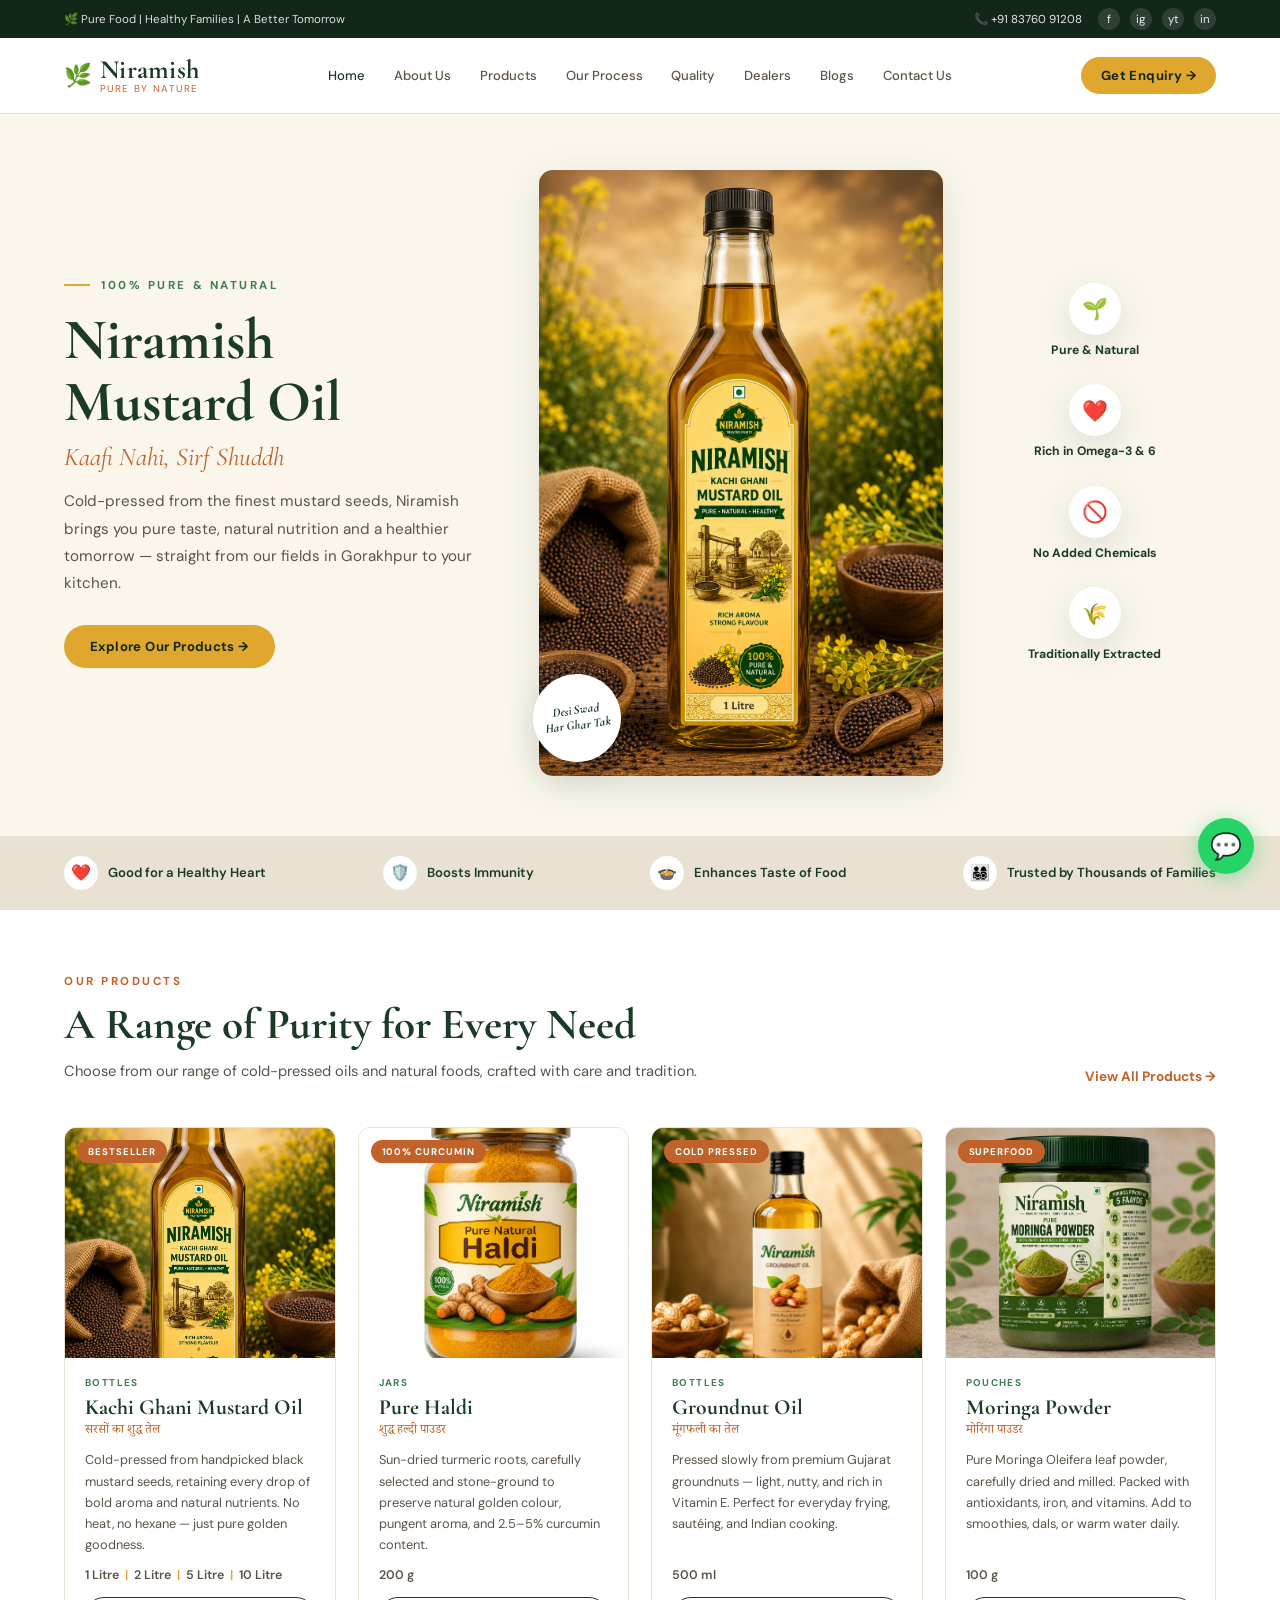
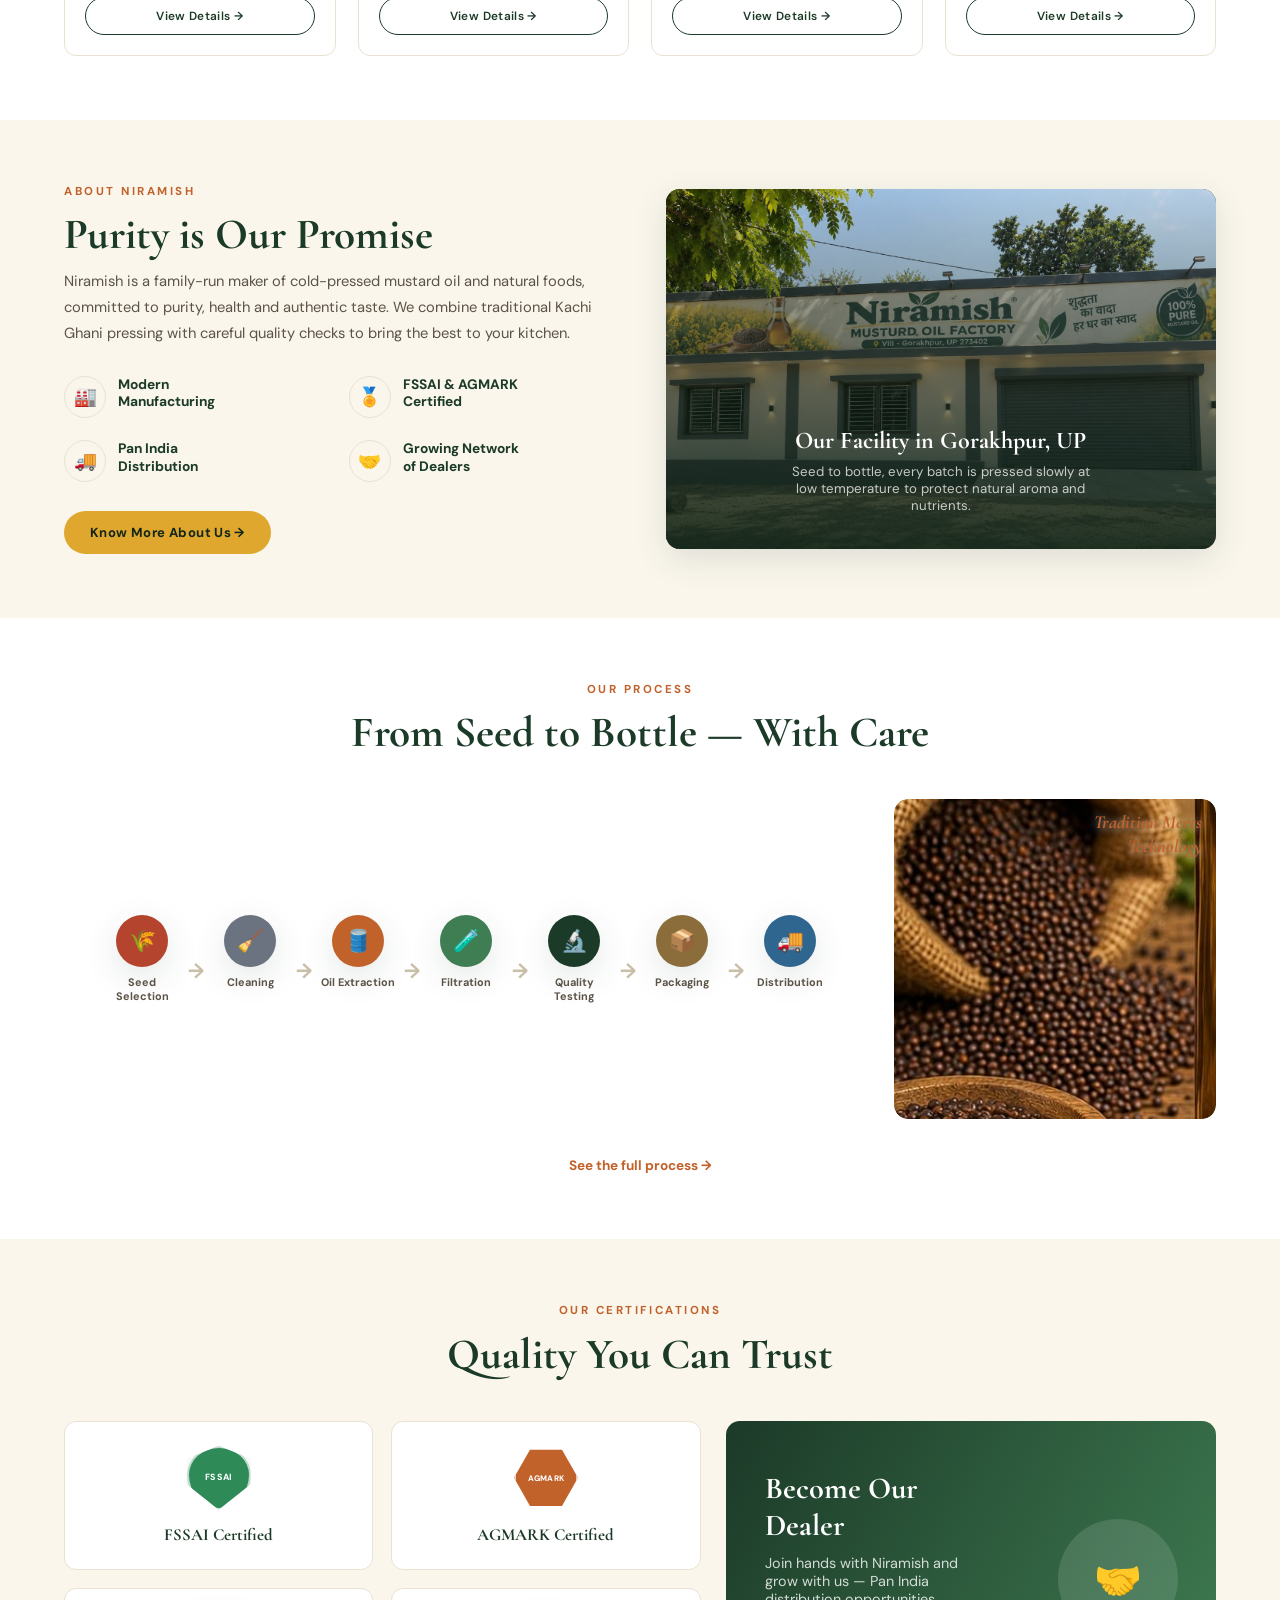
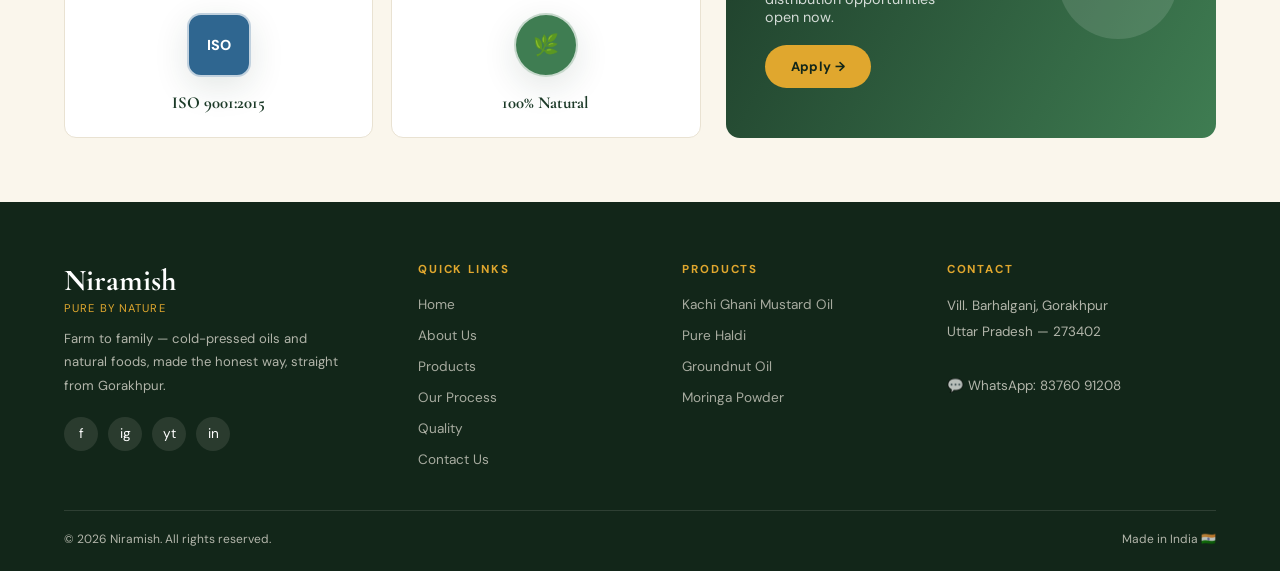
==== commit 3bab1867: "Add real factory photo to Home and About facility sections Co-Authored-By: Claude Sonnet 5 <noreply@" ====
--- a/index.html
+++ b/index.html
@@ -23,9 +23,9 @@
     <div class="topbar-right">
       <a href="https://wa.me/918376091208" target="_blank" rel="noopener">📞 +91 83760 91208</a>
       <div class="topbar-social">
-        <a href="#" aria-label="Facebook">f</a>
-        <a href="#" aria-label="Instagram">ig</a>
-        <a href="#" aria-label="YouTube">yt</a>
+        <a href="https://www.facebook.com/share/19ij89ad7e/" target="_blank" rel="noopener" aria-label="Facebook">f</a>
+        <a href="https://www.instagram.com/niraamish2025?stkn=OTFwZWVtcGhqY3h5" target="_blank" rel="noopener" aria-label="Instagram">ig</a>
+        <a href="https://youtube.com/@niramishfarm2025?si=6-0K39b4vnyodMxp" target="_blank" rel="noopener" aria-label="YouTube">yt</a>
         <a href="#" aria-label="LinkedIn">in</a>
       </div>
     </div>
@@ -82,9 +82,9 @@
   </nav>
   <a href="contact.html" class="btn-primary m-cta btn-block">Get Enquiry →</a>
   <div class="m-social">
-    <a href="#" aria-label="Facebook">f</a>
-    <a href="#" aria-label="Instagram">ig</a>
-    <a href="#" aria-label="YouTube">yt</a>
+    <a href="https://www.facebook.com/share/19ij89ad7e/" target="_blank" rel="noopener" aria-label="Facebook">f</a>
+    <a href="https://www.instagram.com/niraamish2025?stkn=OTFwZWVtcGhqY3h5" target="_blank" rel="noopener" aria-label="Instagram">ig</a>
+    <a href="https://youtube.com/@niramishfarm2025?si=6-0K39b4vnyodMxp" target="_blank" rel="noopener" aria-label="YouTube">yt</a>
     <a href="#" aria-label="LinkedIn">in</a>
   </div>
 </div>
@@ -152,26 +152,10 @@
       <a href="about.html" class="btn-primary" style="margin-top:1.8rem">Know More About Us →</a>
     </div>
     <div class="facility-panel">
-      <div class="fp-illustration">
-        <svg viewBox="0 0 320 200" fill="none" xmlns="http://www.w3.org/2000/svg">
-          <rect x="10" y="90" width="300" height="100" rx="4" fill="#ffffff" fill-opacity=".12"/>
-          <rect x="10" y="90" width="300" height="10" fill="#ffffff" fill-opacity=".22"/>
-          <rect x="30" y="115" width="34" height="34" rx="2" fill="#ffffff" fill-opacity=".18"/>
-          <rect x="80" y="115" width="34" height="34" rx="2" fill="#ffffff" fill-opacity=".18"/>
-          <rect x="206" y="115" width="34" height="34" rx="2" fill="#ffffff" fill-opacity=".18"/>
-          <rect x="256" y="115" width="34" height="34" rx="2" fill="#ffffff" fill-opacity=".18"/>
-          <rect x="140" y="110" width="40" height="80" rx="2" fill="#ffffff" fill-opacity=".26"/>
-          <rect x="150" y="130" width="20" height="14" rx="1" fill="#122619"/>
-          <path d="M20 90 L90 40 L160 90 Z" fill="#ffffff" fill-opacity=".2"/>
-          <path d="M160 90 L215 50 L270 90 Z" fill="#ffffff" fill-opacity=".16"/>
-          <rect x="230" y="20" width="10" height="35" fill="#ffffff" fill-opacity=".3"/>
-          <circle cx="235" cy="16" r="5" fill="#e0a72e"/>
-          <line x1="0" y1="190" x2="320" y2="190" stroke="#ffffff" stroke-opacity=".25" stroke-width="2"/>
-        </svg>
-      </div>
-      <h3 class="en">Traditional Kachi Ghani Pressing</h3>
+      <img class="fp-photo" src="img/factory.jpg" alt="Niramish Mustard Oil Factory, Gorakhpur"/>
+      <div class="fp-overlay"></div>
+      <h3 class="en">Our Facility in Gorakhpur, UP</h3>
       <p>Seed to bottle, every batch is pressed slowly at low temperature to protect natural aroma and nutrients.</p>
-      <p class="fp-note">Illustrative graphic — not an actual site photo</p>
     </div>
   </div>
 </section>
@@ -267,9 +251,9 @@
         <div class="foot-brand-tag">Pure by Nature</div>
         <p class="foot-tagline">Farm to family — cold-pressed oils and natural foods, made the honest way, straight from Gorakhpur.</p>
         <div class="foot-social">
-          <a href="#" aria-label="Facebook">f</a>
-          <a href="#" aria-label="Instagram">ig</a>
-          <a href="#" aria-label="YouTube">yt</a>
+          <a href="https://www.facebook.com/share/19ij89ad7e/" target="_blank" rel="noopener" aria-label="Facebook">f</a>
+          <a href="https://www.instagram.com/niraamish2025?stkn=OTFwZWVtcGhqY3h5" target="_blank" rel="noopener" aria-label="Instagram">ig</a>
+          <a href="https://youtube.com/@niramishfarm2025?si=6-0K39b4vnyodMxp" target="_blank" rel="noopener" aria-label="YouTube">yt</a>
           <a href="#" aria-label="LinkedIn">in</a>
         </div>
       </div>
--- a/css/style.css
+++ b/css/style.css
@@ -177,11 +177,13 @@
 .stat-card .lbl{font-size:.72rem;color:var(--bark);margin-top:2px;line-height:1.3}
 .facility-panel{border-radius:14px;overflow:hidden;box-shadow:var(--shadow);background:linear-gradient(160deg,var(--forest) 0%,var(--forest-dark) 100%);min-height:360px;display:flex;flex-direction:column;align-items:center;justify-content:flex-end;text-align:center;padding:0 2.5rem 2.2rem;position:relative}
 .facility-panel::before{content:'';position:absolute;inset:0;background:repeating-linear-gradient(45deg,rgba(255,255,255,.04) 0 2px,transparent 2px 26px)}
+.facility-panel .fp-photo{position:absolute;inset:0;width:100%;height:100%;object-fit:cover;z-index:0}
+.facility-panel .fp-overlay{position:absolute;inset:0;z-index:1;background:linear-gradient(180deg,rgba(18,38,25,.1) 0%,rgba(18,38,25,.55) 55%,rgba(18,38,25,.94) 100%)}
 .facility-panel .fp-illustration{width:100%;max-width:320px;margin-top:2.2rem;position:relative}
 .facility-panel .fp-illustration svg{width:100%;height:auto;display:block}
-.facility-panel h3{font-family:'Cormorant Garamond',serif;color:#fff;font-size:1.5rem;position:relative;margin-top:1rem}
-.facility-panel p{color:rgba(255,255,255,.75);font-size:.83rem;margin-top:.5rem;max-width:320px;position:relative}
-.facility-panel .fp-note{position:relative;margin-top:.9rem;font-size:.66rem;letter-spacing:.06em;color:rgba(255,255,255,.45);text-transform:uppercase}
+.facility-panel h3{font-family:'Cormorant Garamond',serif;color:#fff;font-size:1.5rem;position:relative;z-index:2;margin-top:1rem}
+.facility-panel p{color:rgba(255,255,255,.75);font-size:.83rem;margin-top:.5rem;max-width:320px;position:relative;z-index:2}
+.facility-panel .fp-note{position:relative;z-index:2;margin-top:.9rem;font-size:.66rem;letter-spacing:.06em;color:rgba(255,255,255,.45);text-transform:uppercase}
 
 /* ── ABOUT ICON GRID (home teaser, matches reference) ─── */
 .about-icon-grid{display:grid;grid-template-columns:1fr 1fr;gap:1.4rem 1.2rem;margin-top:1.8rem}
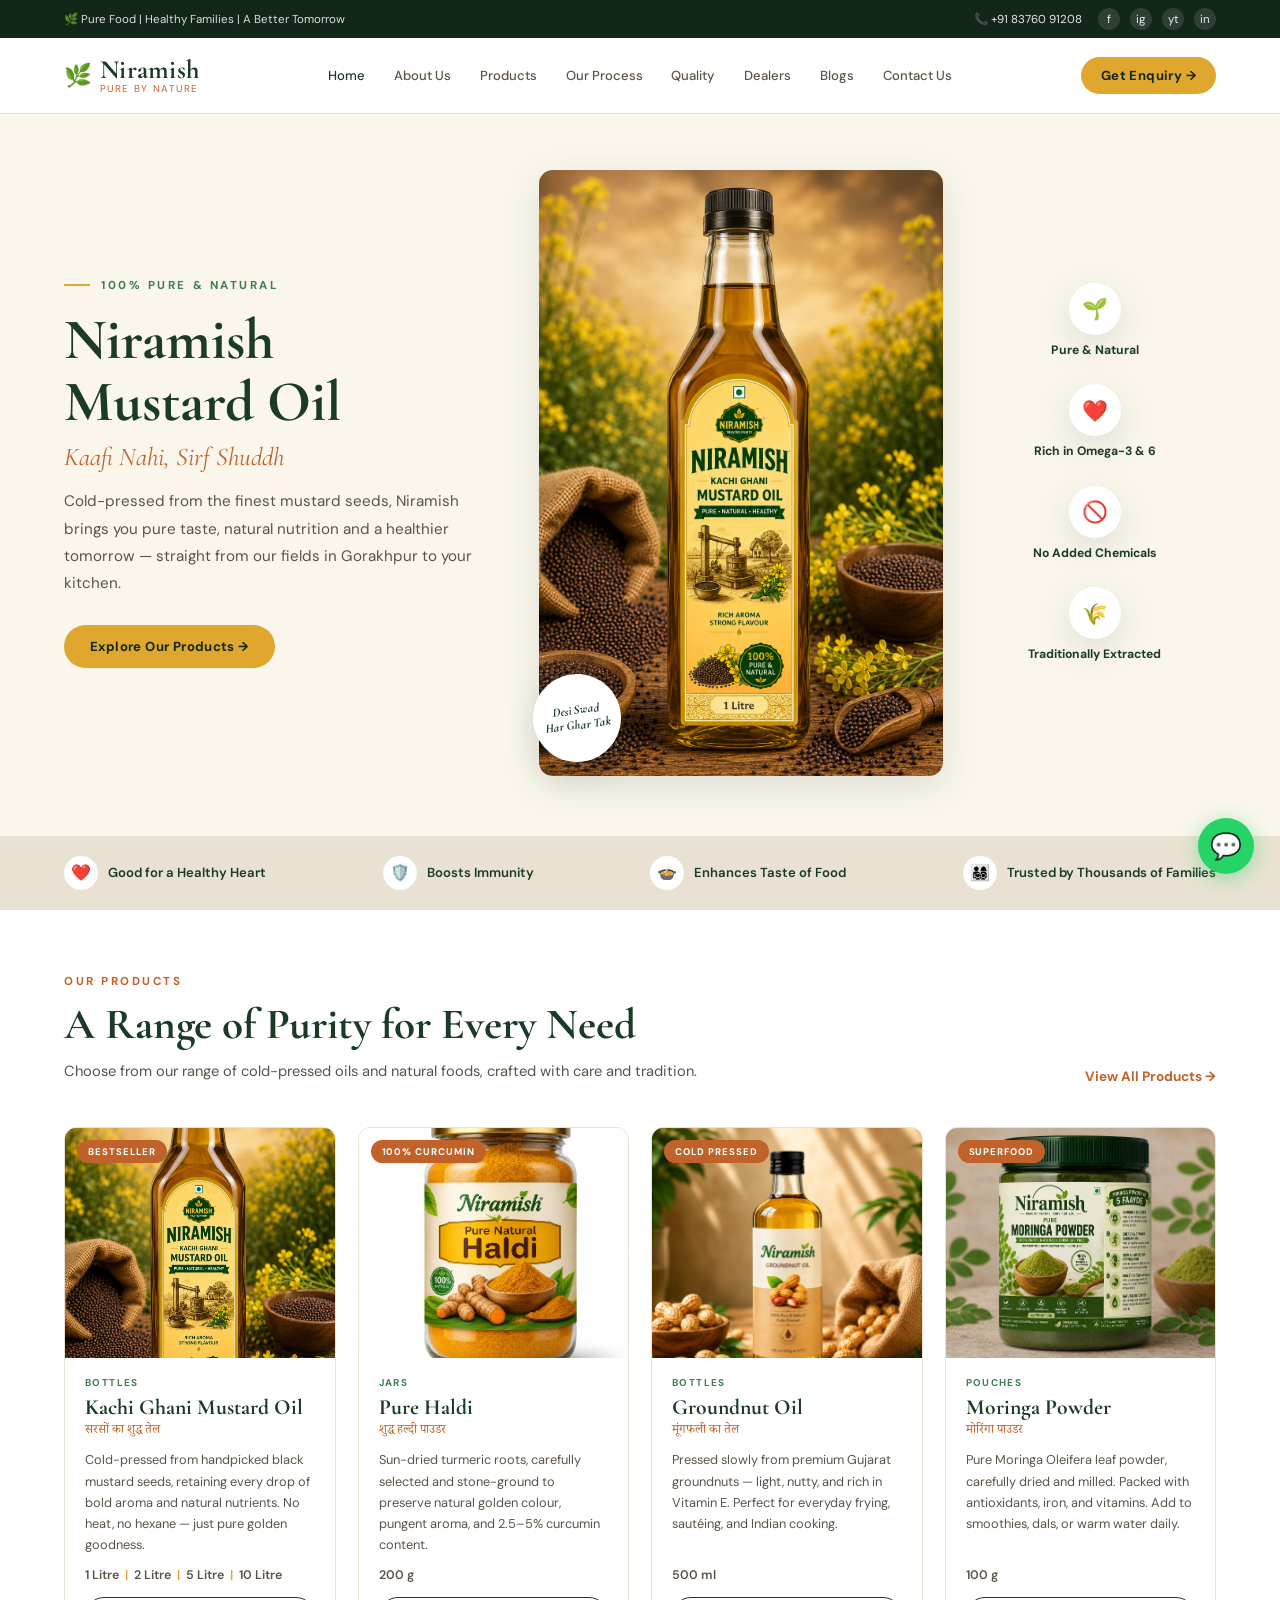
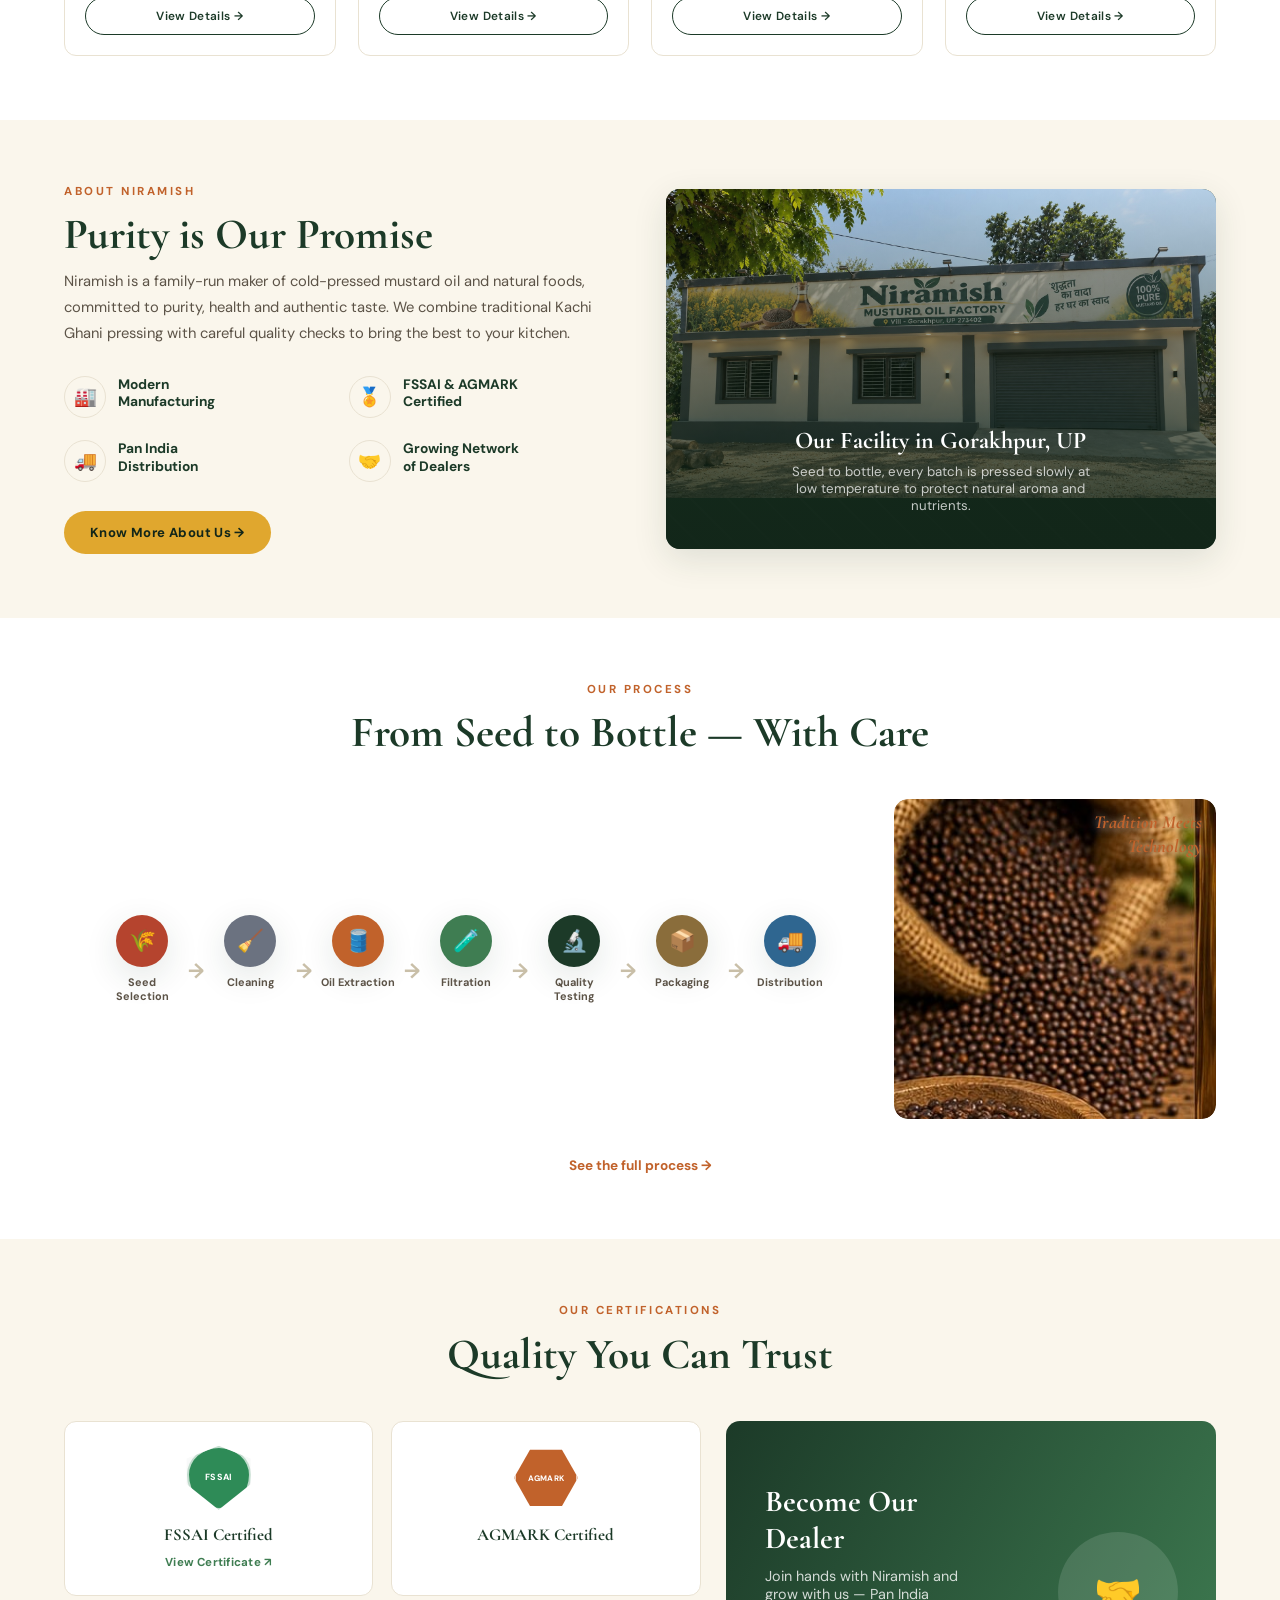
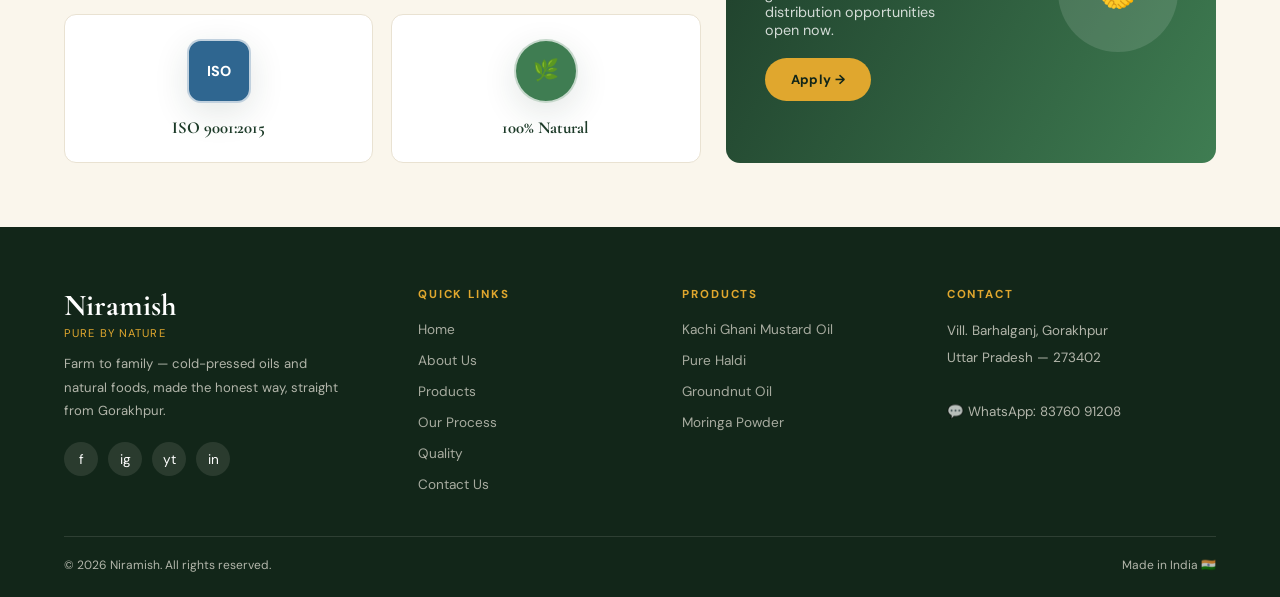
==== commit 125ed46b: "Add FSSAI certificate with View Certificate link on Home and Quality pages Co-Authored-By: Claude So" ====
--- a/index.html
+++ b/index.html
@@ -201,7 +201,7 @@
     </div>
     <div class="cert-dealer-row">
       <div class="cert-grid">
-        <div class="cert-card"><div class="cert-badge shield" style="background:#2e8b57">FSSAI</div><h4>FSSAI Certified</h4></div>
+        <div class="cert-card"><div class="cert-badge shield" style="background:#2e8b57">FSSAI</div><h4>FSSAI Certified</h4><a href="img/certs/fssai-certificate.jpg" target="_blank" rel="noopener" class="cert-view-link">View Certificate ↗</a></div>
         <div class="cert-card"><div class="cert-badge hex" style="background:#c1622b">AGMARK</div><h4>AGMARK Certified</h4></div>
         <div class="cert-card"><div class="cert-badge tag" style="background:#2f6690">ISO</div><h4>ISO 9001:2015</h4></div>
         <div class="cert-card"><div class="cert-badge leaf-circle" style="background:#3f7d52">🌿</div><h4>100% Natural</h4></div>
--- a/css/style.css
+++ b/css/style.css
@@ -177,7 +177,7 @@
 .stat-card .lbl{font-size:.72rem;color:var(--bark);margin-top:2px;line-height:1.3}
 .facility-panel{border-radius:14px;overflow:hidden;box-shadow:var(--shadow);background:linear-gradient(160deg,var(--forest) 0%,var(--forest-dark) 100%);min-height:360px;display:flex;flex-direction:column;align-items:center;justify-content:flex-end;text-align:center;padding:0 2.5rem 2.2rem;position:relative}
 .facility-panel::before{content:'';position:absolute;inset:0;background:repeating-linear-gradient(45deg,rgba(255,255,255,.04) 0 2px,transparent 2px 26px)}
-.facility-panel .fp-photo{position:absolute;inset:0;width:100%;height:100%;object-fit:cover;z-index:0}
+.facility-panel .fp-photo{position:absolute;inset:0;width:100%;height:100%;object-fit:contain;object-position:center top;z-index:0}
 .facility-panel .fp-overlay{position:absolute;inset:0;z-index:1;background:linear-gradient(180deg,rgba(18,38,25,.1) 0%,rgba(18,38,25,.55) 55%,rgba(18,38,25,.94) 100%)}
 .facility-panel .fp-illustration{width:100%;max-width:320px;margin-top:2.2rem;position:relative}
 .facility-panel .fp-illustration svg{width:100%;height:auto;display:block}
@@ -219,6 +219,8 @@
 .cert-badge.leaf-circle{border-radius:50%}
 .cert-card h4{font-family:'Cormorant Garamond',serif;font-size:1.05rem;font-weight:700;color:var(--forest)}
 .cert-card p{font-size:.74rem;color:var(--bark);margin-top:.3rem}
+.cert-view-link{display:inline-block;margin-top:.6rem;font-size:.72rem;font-weight:700;color:var(--leaf);text-decoration:none;letter-spacing:.02em}
+.cert-view-link:hover{text-decoration:underline}
 .cert-dealer-row{display:grid;grid-template-columns:1.3fr 1fr;gap:1.6rem;align-items:stretch}
 .cert-dealer-row .cert-grid{grid-template-columns:1fr 1fr}
 .cert-dealer-row .dealer-banner{height:100%}
